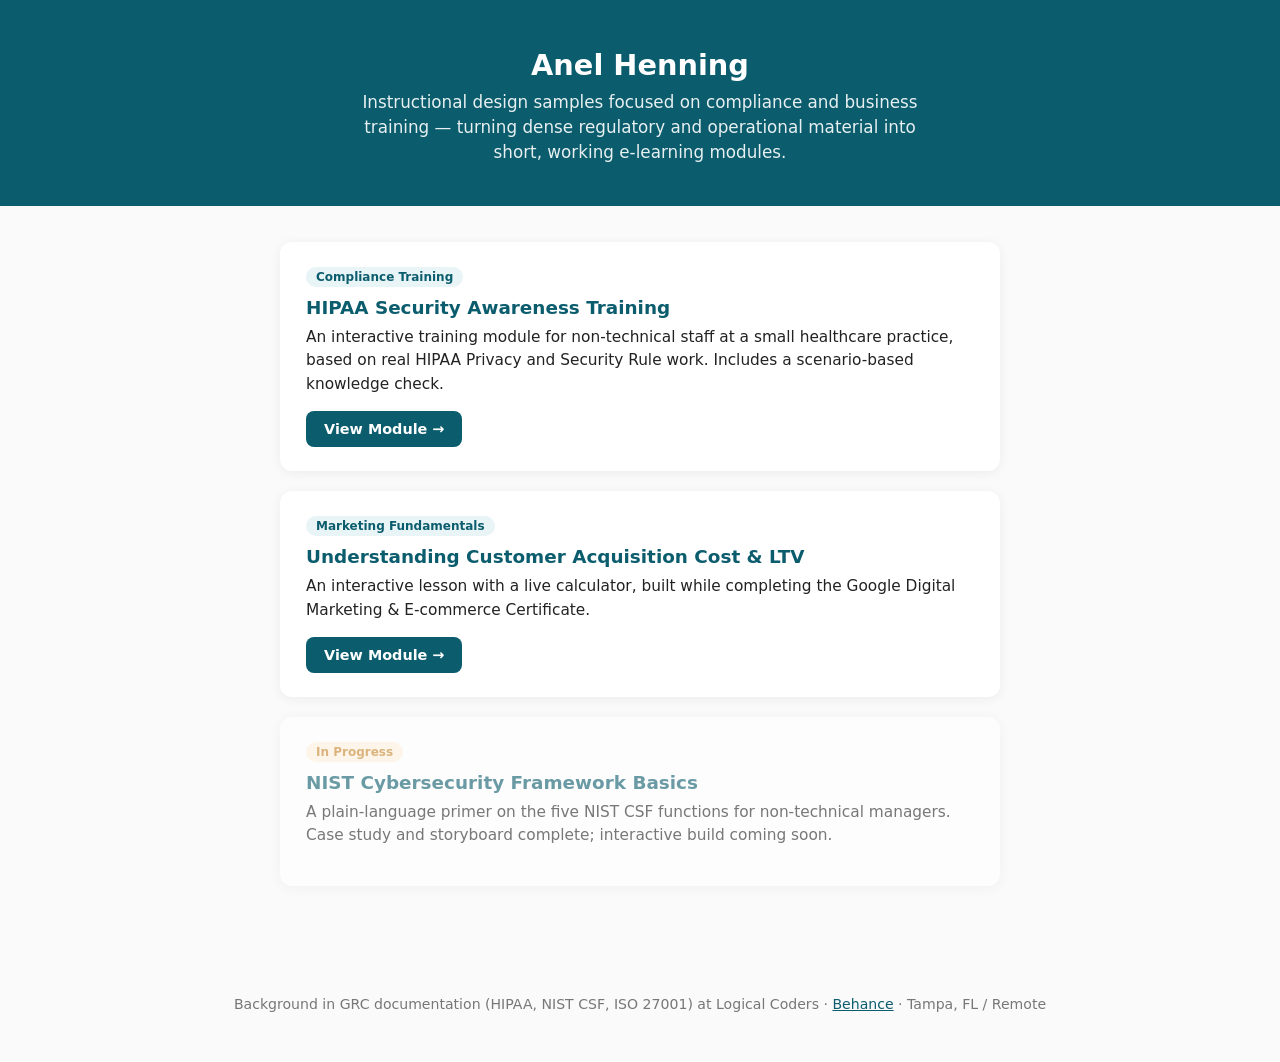
==== index.html @ ab2a8a8e "Add clean landing page for GitHub Pages site" ====
<!DOCTYPE html>
<html lang="en">
<head>
<meta charset="UTF-8">
<meta name="viewport" content="width=device-width, initial-scale=1.0">
<title>Anel Henning — Instructional Design Portfolio</title>
<style>
  :root { --primary: #0B5D6E; --primary-light: #E8F4F6; --accent: #C8862B; --text: #222; --bg: #FAFAFA; }
  * { box-sizing: border-box; }
  body {
    font-family: 'Segoe UI', system-ui, -apple-system, sans-serif;
    background: var(--bg); color: var(--text); margin: 0;
  }
  .hero {
    background: var(--primary); color: #fff; padding: 48px 24px 40px;
    text-align: center;
  }
  .hero h1 { margin: 0 0 8px; font-size: 1.8rem; }
  .hero p { margin: 0; opacity: 0.9; font-size: 1.05rem; max-width: 600px; margin: 0 auto; line-height: 1.5; }
  .wrap { max-width: 760px; margin: 0 auto; padding: 36px 20px 60px; }
  .card {
    background: #fff; border-radius: 12px; box-shadow: 0 2px 12px rgba(0,0,0,0.06);
    padding: 24px 26px; margin-bottom: 20px;
  }
  .card.upcoming { opacity: 0.6; }
  .card h2 { color: var(--primary); font-size: 1.15rem; margin: 0 0 8px; }
  .card p { line-height: 1.55; margin: 0 0 14px; font-size: 0.96rem; }
  .tag {
    display: inline-block; background: var(--primary-light); color: var(--primary);
    font-size: 0.75rem; font-weight: 600; padding: 3px 10px; border-radius: 20px; margin-bottom: 10px;
  }
  .tag.status { background: #FFF3E0; color: var(--accent); }
  .btn {
    display: inline-block; background: var(--primary); color: #fff; text-decoration: none;
    padding: 10px 18px; border-radius: 8px; font-size: 0.9rem; font-weight: 600;
  }
  .btn:hover { background: #084b59; }
  footer { text-align: center; padding: 30px 20px 50px; color: #777; font-size: 0.88rem; }
  footer a { color: var(--primary); }
</style>
</head>
<body>
  <div class="hero">
    <h1>Anel Henning</h1>
    <p>Instructional design samples focused on compliance and business training — turning dense regulatory and operational material into short, working e-learning modules.</p>
  </div>
  <div class="wrap">

    <div class="card">
      <span class="tag">Compliance Training</span>
      <h2>HIPAA Security Awareness Training</h2>
      <p>An interactive training module for non-technical staff at a small healthcare practice, based on real HIPAA Privacy and Security Rule work. Includes a scenario-based knowledge check.</p>
      <a class="btn" href="./01-hipaa-security-awareness/module.html">View Module →</a>
    </div>

    <div class="card">
      <span class="tag">Marketing Fundamentals</span>
      <h2>Understanding Customer Acquisition Cost &amp; LTV</h2>
      <p>An interactive lesson with a live calculator, built while completing the Google Digital Marketing &amp; E-commerce Certificate.</p>
      <a class="btn" href="./02-cac-ltv-fundamentals/module.html">View Module →</a>
    </div>

    <div class="card upcoming">
      <span class="tag status">In Progress</span>
      <h2>NIST Cybersecurity Framework Basics</h2>
      <p>A plain-language primer on the five NIST CSF functions for non-technical managers. Case study and storyboard complete; interactive build coming soon.</p>
    </div>

  </div>
  <footer>
    Background in GRC documentation (HIPAA, NIST CSF, ISO 27001) at Logical Coders &middot;
    <a href="https://www.behance.net/anellehenning">Behance</a> &middot; Tampa, FL / Remote
  </footer>
</body>
</html>
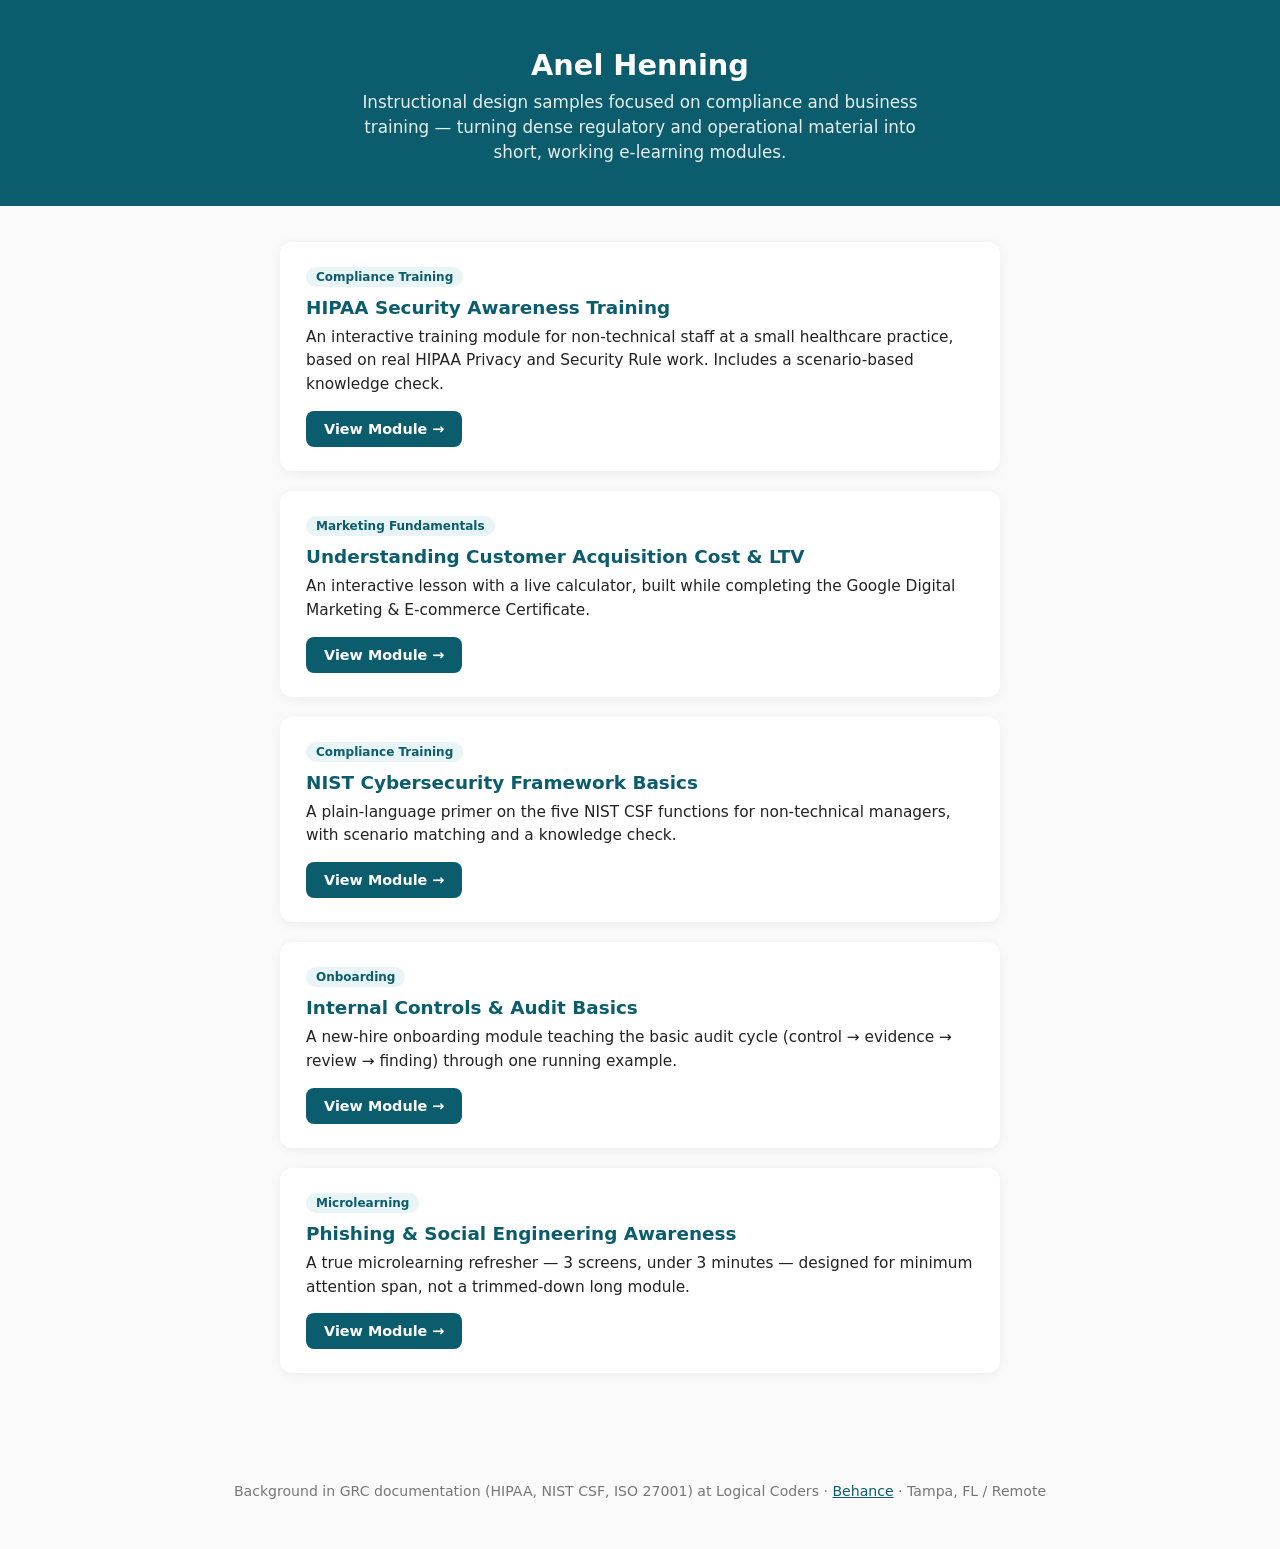
==== commit 10db4d5d: "Complete all 5 portfolio pieces: NIST CSF, internal controls onboarding, phishing microlearning" ====
--- a/index.html
+++ b/index.html
@@ -60,10 +60,25 @@
       <a class="btn" href="./02-cac-ltv-fundamentals/module.html">View Module →</a>
     </div>
 
-    <div class="card upcoming">
-      <span class="tag status">In Progress</span>
+    <div class="card">
+      <span class="tag">Compliance Training</span>
       <h2>NIST Cybersecurity Framework Basics</h2>
-      <p>A plain-language primer on the five NIST CSF functions for non-technical managers. Case study and storyboard complete; interactive build coming soon.</p>
+      <p>A plain-language primer on the five NIST CSF functions for non-technical managers, with scenario matching and a knowledge check.</p>
+      <a class="btn" href="./03-nist-csf-basics/module.html">View Module →</a>
+    </div>
+
+    <div class="card">
+      <span class="tag">Onboarding</span>
+      <h2>Internal Controls &amp; Audit Basics</h2>
+      <p>A new-hire onboarding module teaching the basic audit cycle (control &rarr; evidence &rarr; review &rarr; finding) through one running example.</p>
+      <a class="btn" href="./04-internal-controls-onboarding/module.html">View Module →</a>
+    </div>
+
+    <div class="card">
+      <span class="tag">Microlearning</span>
+      <h2>Phishing &amp; Social Engineering Awareness</h2>
+      <p>A true microlearning refresher &mdash; 3 screens, under 3 minutes &mdash; designed for minimum attention span, not a trimmed-down long module.</p>
+      <a class="btn" href="./05-phishing-microlearning/module.html">View Module →</a>
     </div>
 
   </div>
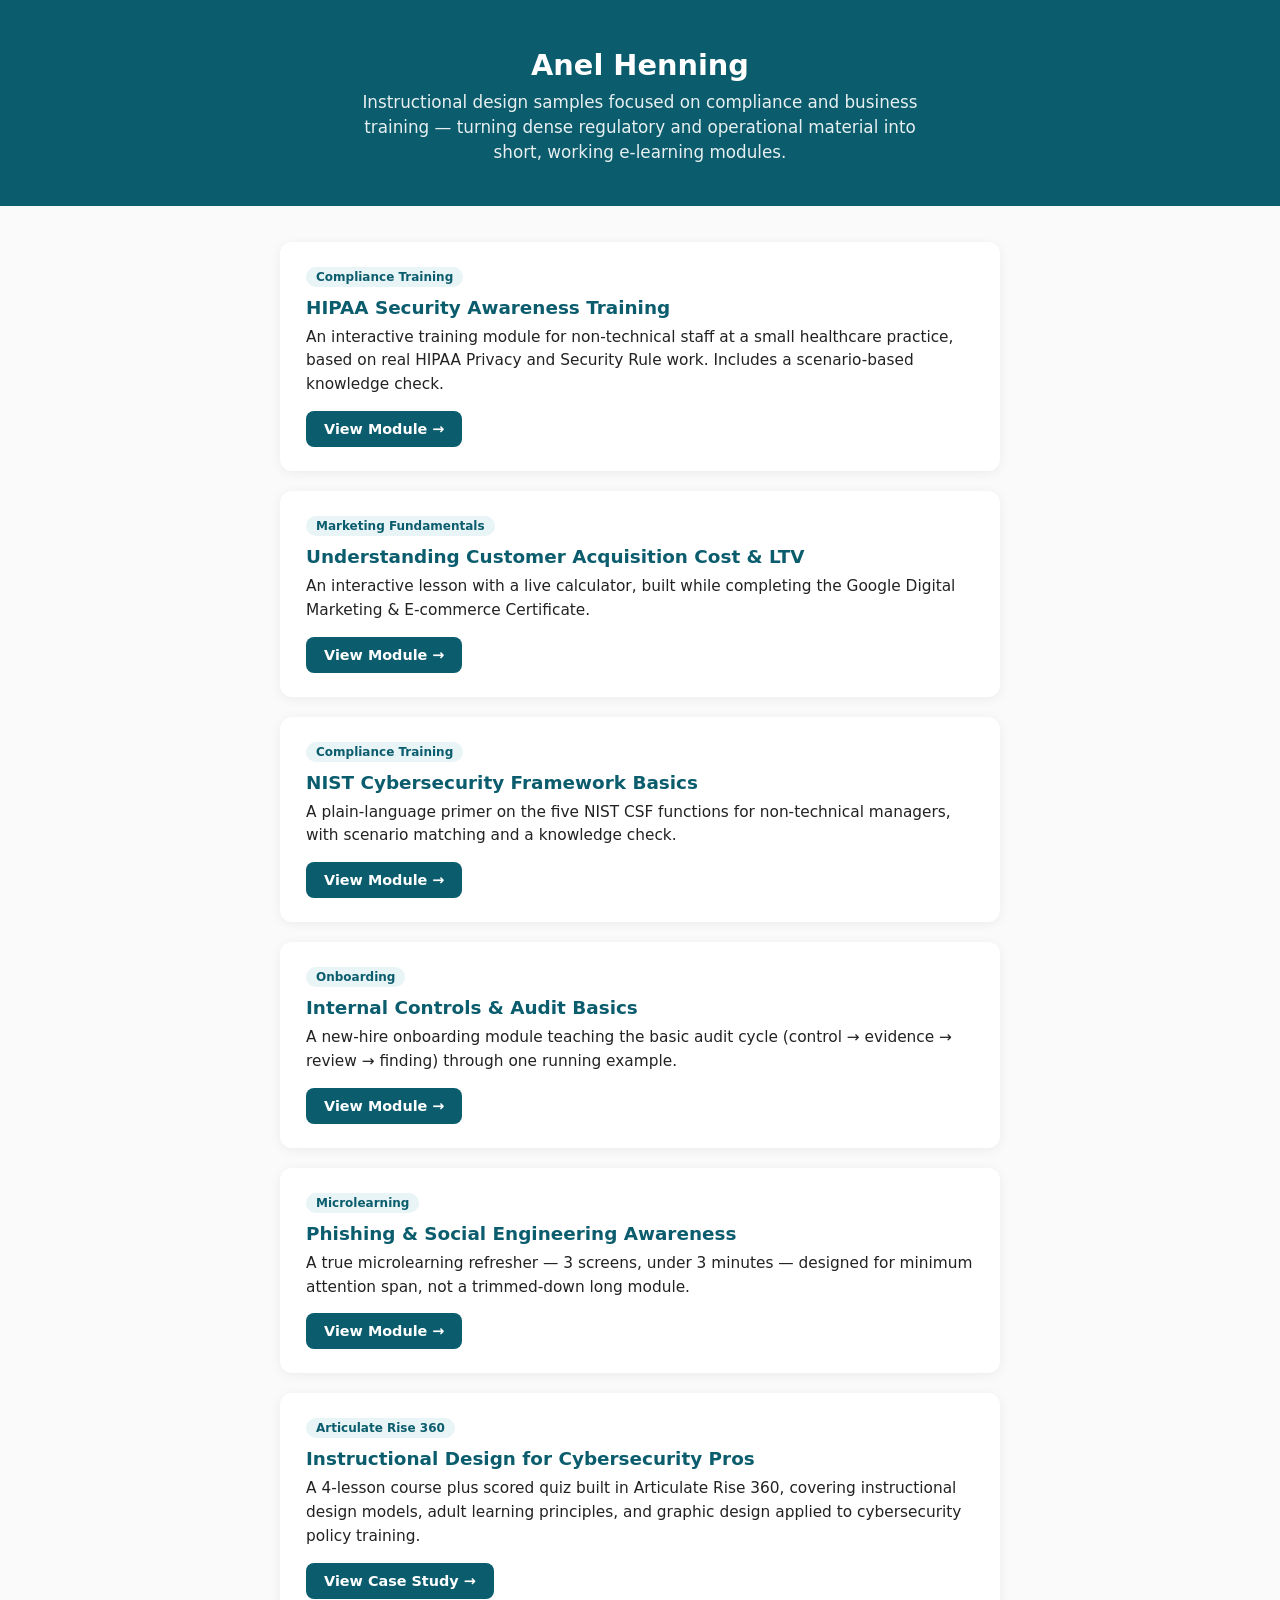
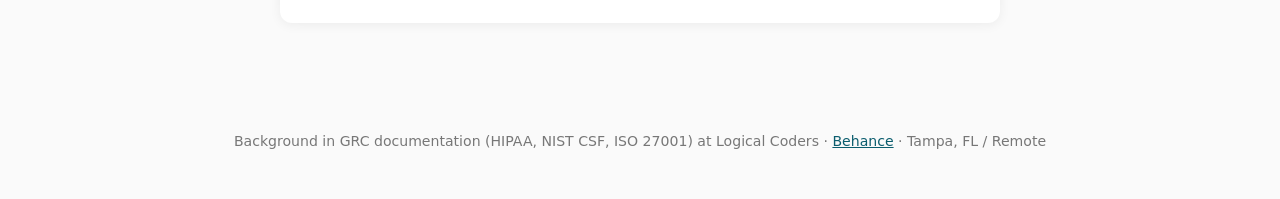
==== commit aa4c4ad7: "Add portfolio piece 6: Rise 360 cybersecurity policy training course" ====
--- a/index.html
+++ b/index.html
@@ -81,6 +81,13 @@
       <a class="btn" href="./05-phishing-microlearning/module.html">View Module →</a>
     </div>
 
+    <div class="card">
+      <span class="tag">Articulate Rise 360</span>
+      <h2>Instructional Design for Cybersecurity Pros</h2>
+      <p>A 4-lesson course plus scored quiz built in Articulate Rise 360, covering instructional design models, adult learning principles, and graphic design applied to cybersecurity policy training.</p>
+      <a class="btn" href="https://github.com/AnelHenning2-collab/id-portfolio/tree/master/06-rise360-cybersecurity-policy-training">View Case Study →</a>
+    </div>
+
   </div>
   <footer>
     Background in GRC documentation (HIPAA, NIST CSF, ISO 27001) at Logical Coders &middot;
